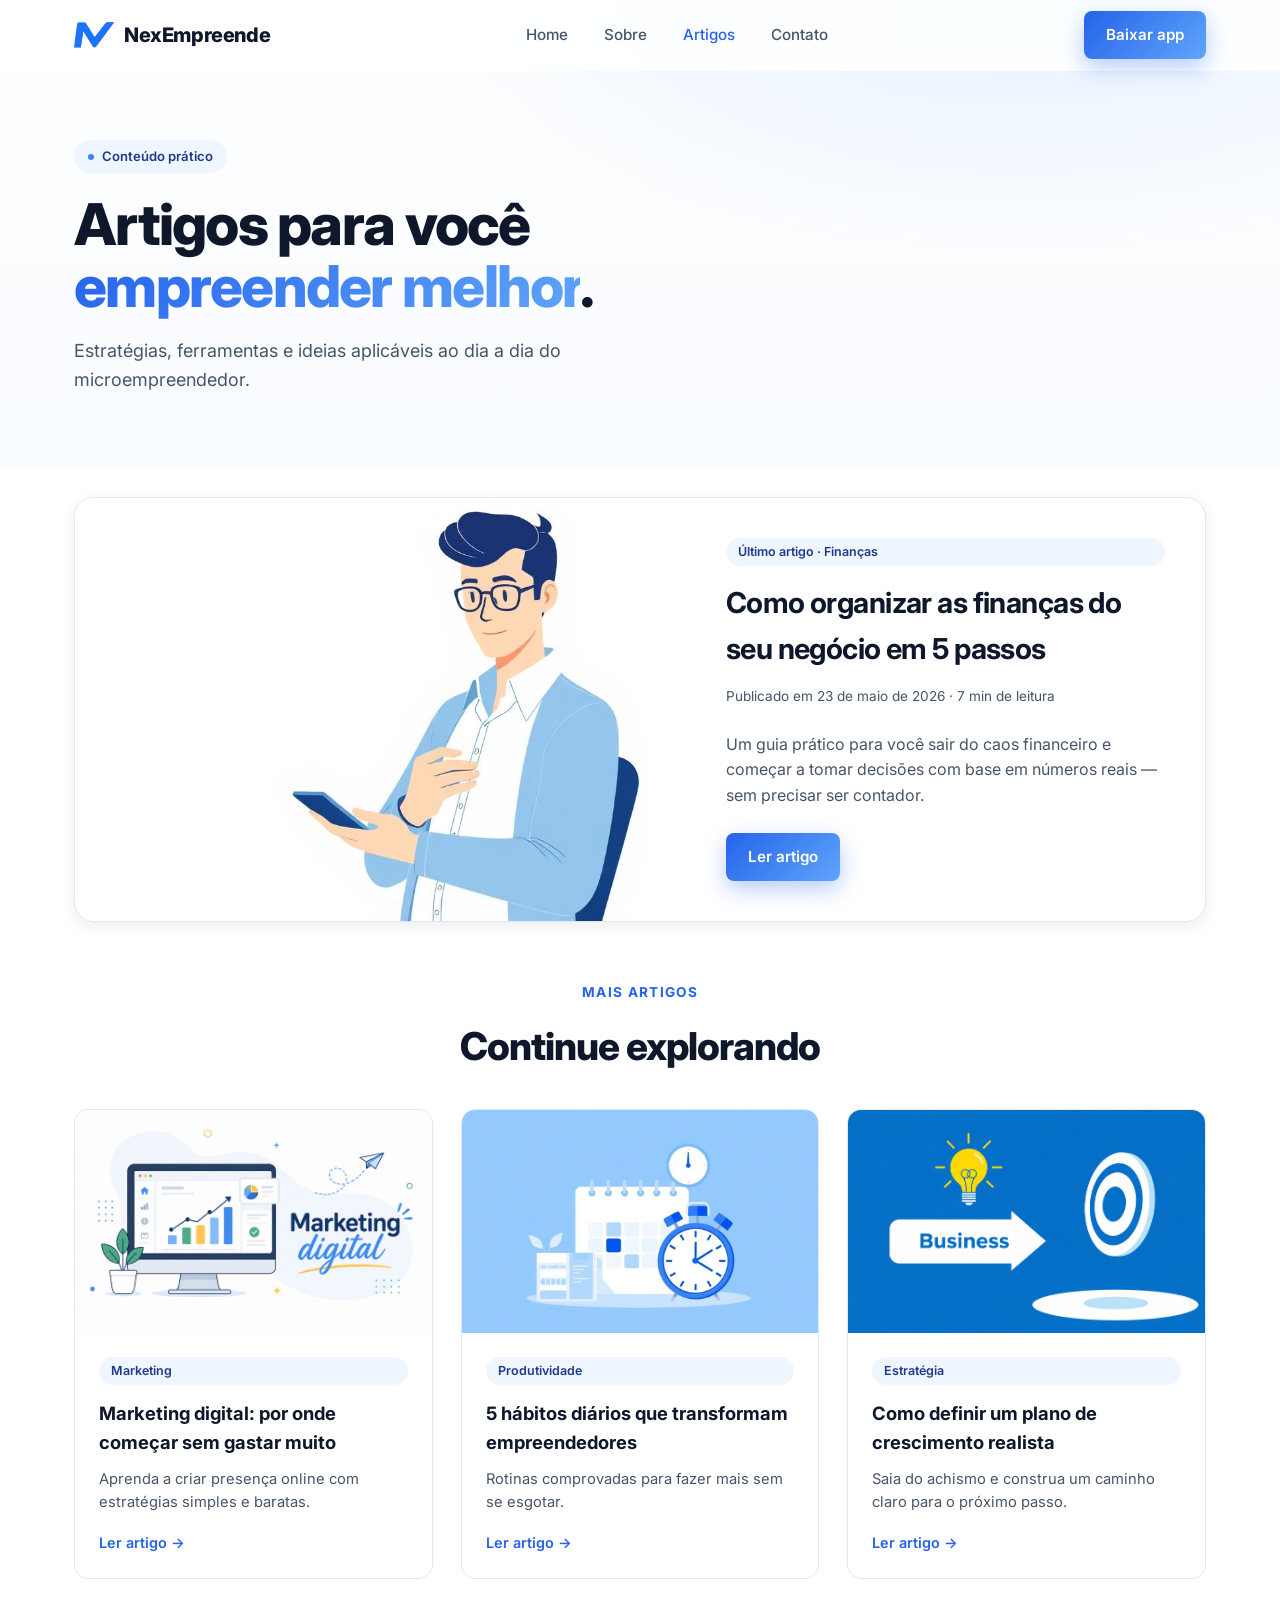
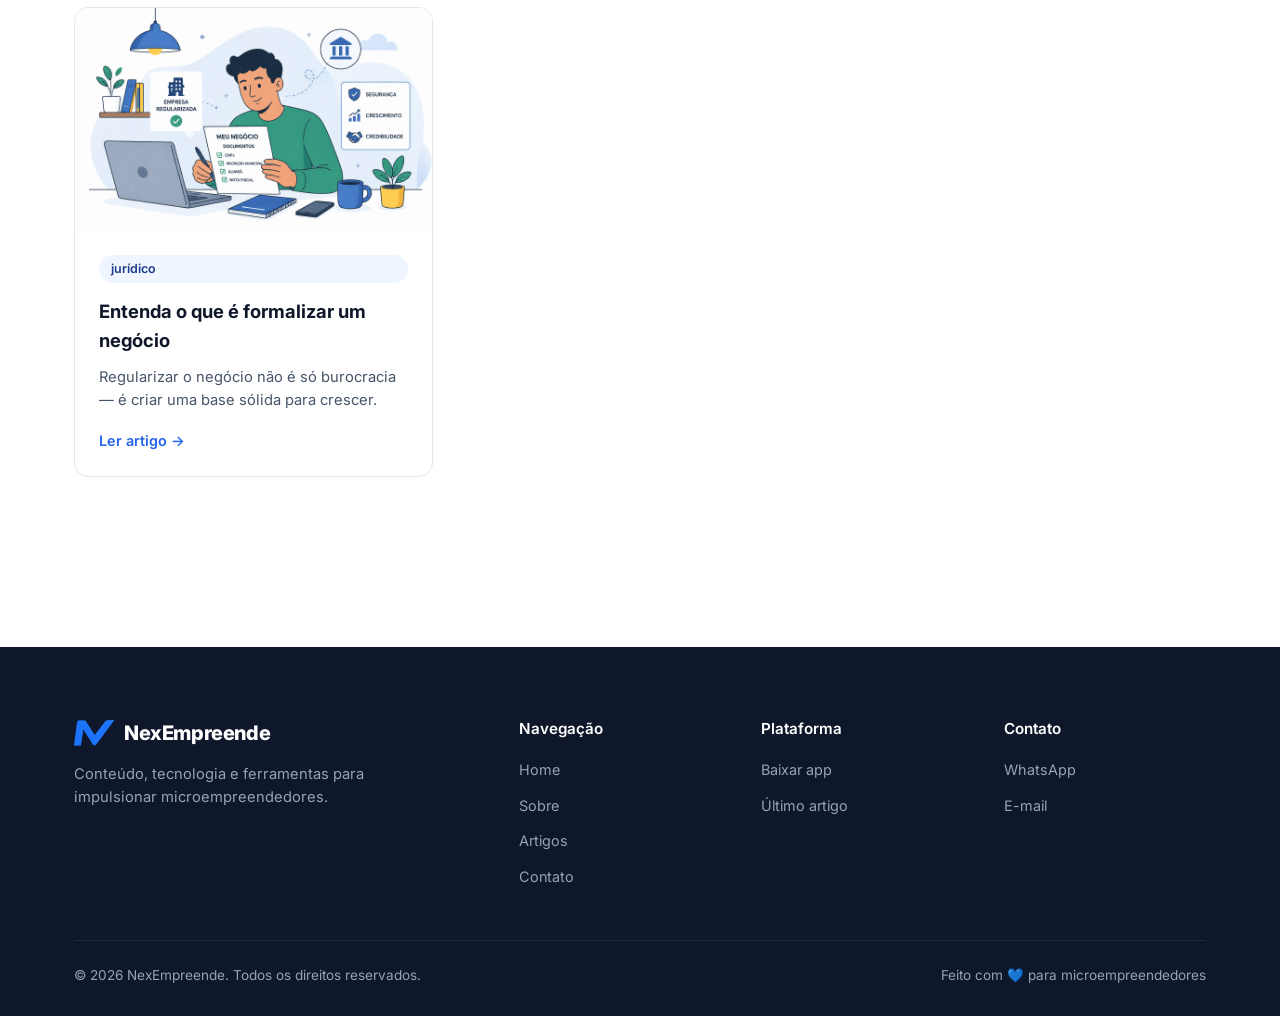
==== artigos.html @ b9f6a183 "initial commit" ====
<!DOCTYPE html>
<html lang="pt-BR">
<head>
  <meta charset="UTF-8" />
  <meta name="viewport" content="width=device-width, initial-scale=1.0" />
  <title>Artigos — NexEmpreende</title>
  <meta name="description" content="Conteúdo prático para microempreendedores: finanças, marketing, produtividade e gestão. Leia os artigos do NexEmpreende." />
  <meta property="og:title" content="Artigos NexEmpreende" />
  <meta property="og:description" content="Educação empreendedora prática para o seu negócio crescer." />
  <meta property="og:type" content="website" />
  <meta property="og:image" content="images/article-1.jpg" />
  <link rel="icon" type="image/png" href="images/favicon.png" />
  <link rel="preconnect" href="https://fonts.googleapis.com" />
  <link rel="preconnect" href="https://fonts.gstatic.com" crossorigin />
  <link href="https://fonts.googleapis.com/css2?family=Inter:wght@400;500;600;700;800&display=swap" rel="stylesheet" />
  <link rel="stylesheet" href="css/style.css" />
</head>
<body>

  <header class="navbar">
    <div class="container nav-inner">
      <a href="index.html" class="logo">
        <img
          src="./images/logo.png"
          width="40px"
          height="auto"
        />
        NexEmpreende</a>
      <nav>
        <ul class="nav-links">
          <li><a href="index.html">Home</a></li>
          <li><a href="sobre.html">Sobre</a></li>
          <li><a href="artigos.html" class="active">Artigos</a></li>
          <li><a href="contato.html">Contato</a></li>
        </ul>
      </nav>
      <div class="nav-cta"><a href="index.html#download" class="btn btn-primary">Baixar app</a></div>
      <button class="menu-toggle" aria-label="Abrir menu"><span></span><span></span><span></span></button>
    </div>
  </header>

  <section class="hero" style="padding:140px 0 40px">
    <div class="container">
      <div style="max-width:760px">
        <span class="hero-eyebrow">Conteúdo prático</span>
        <h1>Artigos para você <span class="accent">empreender melhor</span>.</h1>
        <p class="lead">Estratégias, ferramentas e ideias aplicáveis ao dia a dia do microempreendedor.</p>
      </div>
    </div>
  </section>

  <section style="padding-top:30px">
    <div class="container">

      <!-- Último artigo em destaque -->
      <div class="featured-article reveal">
        <div class="featured-article-img">
          <img src="images/article-1.jpg" alt="Como organizar as finanças do seu negócio" />
        </div>
        <div class="featured-article-body">
          <span class="tag">Último artigo · Finanças</span>
          <h2>Como organizar as finanças do seu negócio em 5 passos</h2>
          <p class="meta">Publicado em 23 de maio de 2026 · 7 min de leitura</p>
          <p>Um guia prático para você sair do caos financeiro e começar a tomar decisões com base em números reais — sem precisar ser contador.</p>
          <div><a href="articles/financas-em-5-passos.html" class="btn btn-primary">Ler artigo</a></div>
        </div>
      </div>

      <div class="section-head reveal" style="margin-bottom:32px">
        <div class="section-eyebrow">Mais artigos</div>
        <h2>Continue explorando</h2>
      </div>

      <div class="articles-grid">
        <article class="article-card reveal">
          <div class="article-card-img"><img src="images/article-2.png" alt="Marketing digital para microempreendedores" /></div>
          <div class="article-card-body">
            <span class="tag">Marketing</span>
            <h3>Marketing digital: por onde começar sem gastar muito</h3>
            <p>Aprenda a criar presença online com estratégias simples e baratas.</p>
            <a href="articles/marketing-digital.html" class="read-more">Ler artigo →</a>
          </div>
        </article>

        <article class="article-card reveal">
          <div class="article-card-img"><img src="images/article-3.jpg" alt="Produtividade para empreendedores" /></div>
          <div class="article-card-body">
            <span class="tag">Produtividade</span>
            <h3>5 hábitos diários que transformam empreendedores</h3>
            <p>Rotinas comprovadas para fazer mais sem se esgotar.</p>
            <a href="articles/produtividade.html" class="read-more">Ler artigo →</a>
          </div>
        </article>

        <article class="article-card reveal">
          <div class="article-card-img"><img src="images/article-4.png" alt="Estratégia de negócio" /></div>
          <div class="article-card-body">
            <span class="tag">Estratégia</span>
            <h3>Como definir um plano de crescimento realista</h3>
            <p>Saia do achismo e construa um caminho claro para o próximo passo.</p>
            <a href="articles/plano-de-crescimento.html" class="read-more">Ler artigo →</a>
          </div>
        </article>

        <article class="article-card reveal">
          <div class="article-card-img"><img src="images/legal1.png" alt="Regularizar negócio" /></div>
          <div class="article-card-body">
            <span class="tag">jurídico</span>
            <h3>Entenda o que é formalizar um negócio</h3>
            <p>Regularizar o negócio não é só burocracia — é criar uma base sólida para crescer.</p>
            <a href="articles/regularizacao.html" class="read-more">Ler artigo →</a>
          </div>
        </article>
      </div>
    </div>
  </section>

  <footer>
    <div class="container">
      <div class="footer-grid">
        <div class="footer-brand">
          <div class="logo">
            <img
              src="./images/logo.png"
              width="40px"
              height="auto"
            />
            NexEmpreende
          </div>
          <p>Conteúdo, tecnologia e ferramentas para impulsionar microempreendedores.</p>
        </div>
        <div class="footer-col"><h5>Navegação</h5><ul>
          <li><a href="index.html">Home</a></li><li><a href="sobre.html">Sobre</a></li>
          <li><a href="artigos.html">Artigos</a></li><li><a href="contato.html">Contato</a></li>
        </ul></div>
        <div class="footer-col"><h5>Plataforma</h5><ul>
          <li><a href="index.html#download">Baixar app</a></li>
          <li><a href="ultimo-artigo.html">Último artigo</a></li>
        </ul></div>
        <div class="footer-col"><h5>Contato</h5><ul>
          <li><a href="contato.html">WhatsApp</a></li><li><a href="contato.html">E-mail</a></li>
        </ul></div>
      </div>
      <div class="footer-bottom">
        <span>© <span id="year"></span> NexEmpreende. Todos os direitos reservados.</span>
        <span>Feito com 💙 para microempreendedores</span>
      </div>
    </div>
  </footer>
  <script src="js/main.js"></script>
</body>
</html>
---- css/style.css ----
/* ========================================
   NexEmpreende — Design System
   ======================================== */
:root {
  --blue-900: #0a1f44;
  --blue-700: #1e3a8a;
  --blue-600: #2563eb;
  --blue-500: #3b82f6;
  --blue-400: #60a5fa;
  --blue-50:  #eff6ff;
  --white:    #ffffff;
  --gray-50:  #f8fafc;
  --gray-100: #f1f5f9;
  --gray-200: #e2e8f0;
  --gray-400: #94a3b8;
  --gray-600: #475569;
  --gray-800: #1e293b;
  --gray-900: #0f172a;

  --gradient-primary: linear-gradient(135deg, var(--blue-600), var(--blue-400));
  --gradient-dark: linear-gradient(135deg, var(--blue-900), var(--blue-700));

  --shadow-sm: 0 1px 2px rgba(15, 23, 42, .06);
  --shadow-md: 0 4px 16px rgba(15, 23, 42, .08);
  --shadow-lg: 0 20px 50px rgba(37, 99, 235, .15);

  --radius-sm: 8px;
  --radius-md: 14px;
  --radius-lg: 20px;

  --container: 1180px;
  --font: 'Inter', -apple-system, BlinkMacSystemFont, 'Segoe UI', Roboto, sans-serif;
}

* { box-sizing: border-box; margin: 0; padding: 0; }
html { scroll-behavior: smooth; -webkit-text-size-adjust: 100%; }
body {
  font-family: var(--font);
  color: var(--gray-800);
  background: var(--white);
  line-height: 1.6;
  -webkit-font-smoothing: antialiased;
}
img { max-width: 100%; display: block; }
a { color: var(--blue-600); text-decoration: none; transition: color .2s ease; }
a:hover { color: var(--blue-700); }

.container { max-width: var(--container); margin: 0 auto; padding: 0 24px; }

/* ========== NAVBAR ========== */
.navbar {
  position: fixed; top: 0; left: 0; right: 0;
  background: rgba(255,255,255,.85);
  backdrop-filter: saturate(180%) blur(14px);
  -webkit-backdrop-filter: saturate(180%) blur(14px);
  border-bottom: 1px solid transparent;
  z-index: 100;
  transition: all .3s ease;
}
.navbar.scrolled {
  border-color: var(--gray-200);
  box-shadow: var(--shadow-sm);
}
.nav-inner {
  display: flex; align-items: center; justify-content: space-between;
  height: 70px;
}
.logo {
  display: flex; align-items: center; gap: 10px;
  font-weight: 800; font-size: 1.25rem; color: var(--gray-900);
  letter-spacing: -.02em;
}
.logo-mark {
  width: 36px; height: 36px; border-radius: 10px;
  background: var(--gradient-primary);
  display: grid; place-items: center;
  color: #fff; font-weight: 800; font-size: 1.1rem;
  box-shadow: 0 6px 16px rgba(37,99,235,.35);
}
.nav-links { display: flex; gap: 36px; list-style: none; align-items: center; }
.nav-links a {
  color: var(--gray-600); font-weight: 500; font-size: .95rem;
  position: relative;
}
.nav-links a:hover, .nav-links a.active { color: var(--blue-600); }
.nav-cta { display: flex; gap: 12px; align-items: center; }

.menu-toggle {
  display: none; background: none; border: 0; cursor: pointer;
  width: 40px; height: 40px;
}
.menu-toggle span {
  display: block; width: 22px; height: 2px; background: var(--gray-800);
  margin: 5px auto; transition: .3s;
}
.menu-toggle.active span:nth-child(1) { transform: translateY(7px) rotate(45deg); }
.menu-toggle.active span:nth-child(2) { opacity: 0; }
.menu-toggle.active span:nth-child(3) { transform: translateY(-7px) rotate(-45deg); }

/* ========== BUTTONS ========== */
.btn {
  display: inline-flex; align-items: center; justify-content: center; gap: 8px;
  padding: 12px 22px; border-radius: var(--radius-sm);
  font-weight: 600; font-size: .95rem; cursor: pointer;
  border: 0; transition: all .25s ease;
  white-space: nowrap;
}
.btn-primary {
  background: var(--gradient-primary); color: #fff;
  box-shadow: 0 8px 22px rgba(37,99,235,.32);
}
.btn-primary:hover { transform: translateY(-2px); box-shadow: 0 12px 28px rgba(37,99,235,.42); color:#fff; }
.btn-outline {
  background: transparent; color: var(--blue-600);
  border: 1.5px solid var(--blue-200, var(--blue-500));
}
.btn-outline:hover { background: var(--blue-50); }
.btn-ghost { background: var(--gray-100); color: var(--gray-800); }
.btn-ghost:hover { background: var(--gray-200); }
.btn-lg { padding: 16px 28px; font-size: 1rem; }

/* ========== HERO ========== */
.hero {
  padding: 140px 0 80px;
  background: radial-gradient(1100px 500px at 80% -10%, rgba(96,165,250,.18), transparent 60%),
              linear-gradient(180deg, #fff 0%, #f8fbff 100%);
  overflow: hidden;
}
.hero-grid {
  display: grid; grid-template-columns: 1.1fr .9fr; gap: 60px; align-items: center;
}
.hero-eyebrow {
  display: inline-flex; align-items: center; gap: 8px;
  background: var(--blue-50); color: var(--blue-700);
  padding: 6px 14px; border-radius: 999px;
  font-size: .82rem; font-weight: 600; margin-bottom: 20px;
}
.hero-eyebrow::before { content: ''; width: 6px; height: 6px; border-radius: 50%; background: var(--blue-500); }
.hero h1 {
  font-size: clamp(2.2rem, 4.5vw, 3.6rem); line-height: 1.08;
  font-weight: 800; letter-spacing: -.03em;
  color: var(--gray-900); margin-bottom: 20px;
}
.hero h1 .accent {
  background: var(--gradient-primary);
  -webkit-background-clip: text; background-clip: text; color: transparent;
}
.hero p.lead {
  font-size: 1.125rem; color: var(--gray-600); max-width: 540px; margin-bottom: 32px;
}
.hero-actions { display: flex; flex-wrap: wrap; gap: 14px; }
.hero-stats { display: flex; gap: 40px; margin-top: 48px; }
.hero-stats div strong { display: block; font-size: 1.6rem; color: var(--gray-900); font-weight: 800; }
.hero-stats div span { font-size: .85rem; color: var(--gray-600); }

.hero-visual {
  position: relative; border-radius: var(--radius-lg);
  overflow: hidden; box-shadow: var(--shadow-lg);
  aspect-ratio: 4/3;
}
.hero-visual img { width: 100%; height: 100%; object-fit: cover; }
.hero-visual::after {
  content: ''; position: absolute; inset: 0;
  background: linear-gradient(135deg, transparent 50%, rgba(37,99,235,.15));
}

/* ========== SECTIONS ========== */
section { padding: 90px 0; }
.section-head { text-align: center; max-width: 680px; margin: 0 auto 56px; }
.section-eyebrow {
  color: var(--blue-600); font-weight: 700; font-size: .85rem;
  text-transform: uppercase; letter-spacing: .1em; margin-bottom: 12px;
}
.section-head h2 {
  font-size: clamp(1.8rem, 3vw, 2.5rem); font-weight: 800;
  letter-spacing: -.025em; color: var(--gray-900); margin-bottom: 14px;
}
.section-head p { color: var(--gray-600); font-size: 1.05rem; }

/* ========== FEATURE GRID ========== */
.features {
  display: grid; grid-template-columns: repeat(3, 1fr); gap: 24px;
}
.feature {
  padding: 32px; border-radius: var(--radius-md);
  background: var(--white); border: 1px solid var(--gray-200);
  transition: all .3s ease;
}
.feature:hover {
  transform: translateY(-4px);
  border-color: var(--blue-400);
  box-shadow: var(--shadow-lg);
}
.feature-icon {
  width: 52px; height: 52px; border-radius: 12px;
  background: var(--blue-50); color: var(--blue-600);
  display: grid; place-items: center; margin-bottom: 18px;
  font-size: 1.5rem;
}
.feature h3 { font-size: 1.15rem; margin-bottom: 8px; color: var(--gray-900); font-weight: 700; }
.feature p { color: var(--gray-600); font-size: .95rem; }

/* ========== ALT SECTION ========== */
.section-alt { background: var(--gray-50); }

/* ========== STEPS ========== */
.steps { display: grid; grid-template-columns: repeat(4, 1fr); gap: 24px; }
.step {
  background: #fff; padding: 28px; border-radius: var(--radius-md);
  border: 1px solid var(--gray-200);
  position: relative;
}
.step-num {
  width: 36px; height: 36px; border-radius: 10px;
  background: var(--gradient-primary); color: #fff;
  display: grid; place-items: center; font-weight: 800;
  margin-bottom: 16px;
}
.step h4 { font-size: 1.05rem; margin-bottom: 6px; color: var(--gray-900); }
.step p { font-size: .9rem; color: var(--gray-600); }

/* ========== CTA ========== */
.cta-band {
  background: var(--gradient-dark);
  border-radius: var(--radius-lg);
  padding: 64px 48px;
  text-align: center; color: #fff;
  position: relative; overflow: hidden;
}
.cta-band::before {
  content: ''; position: absolute; inset: 0;
  background: radial-gradient(600px 200px at 20% 0%, rgba(96,165,250,.3), transparent);
}
.cta-band > * { position: relative; }
.cta-band h2 { font-size: clamp(1.6rem, 3vw, 2.2rem); margin-bottom: 14px; font-weight: 800; letter-spacing: -.02em; }
.cta-band p { color: rgba(255,255,255,.8); margin-bottom: 28px; font-size: 1.05rem; }
.cta-band .btn-primary { background: #fff; color: var(--blue-700); box-shadow: 0 12px 30px rgba(0,0,0,.2); }
.cta-band .btn-primary:hover { color: var(--blue-800, var(--blue-900)); }
.cta-band .btn-outline { color: #fff; border-color: rgba(255,255,255,.4); }
.cta-band .btn-outline:hover { background: rgba(255,255,255,.1); }

/* ========== ARTICLES ========== */
.featured-article {
  display: grid; grid-template-columns: 1.1fr 1fr; gap: 40px;
  background: #fff; border-radius: var(--radius-lg);
  overflow: hidden; box-shadow: var(--shadow-md);
  border: 1px solid var(--gray-200);
  margin-bottom: 60px;
}
.featured-article-img { background: var(--gray-100); min-height: 320px; }
.featured-article-img img { width: 100%; height: 100%; object-fit: cover; }
.featured-article-body { padding: 40px; display: flex; flex-direction: column; justify-content: center; }
.tag {
  display: inline-block; background: var(--blue-50); color: var(--blue-700);
  padding: 4px 12px; border-radius: 999px; font-size: .78rem; font-weight: 600;
  margin-bottom: 14px;
}
.featured-article-body h2 {
  font-size: 1.8rem; margin-bottom: 14px; letter-spacing: -.02em; color: var(--gray-900);
}
.featured-article-body p { color: var(--gray-600); margin-bottom: 24px; }
.meta { color: var(--gray-400); font-size: .85rem; margin-bottom: 18px; }

.articles-grid {
  display: grid; grid-template-columns: repeat(3, 1fr); gap: 28px;
}
.article-card {
  background: #fff; border-radius: var(--radius-md);
  overflow: hidden; border: 1px solid var(--gray-200);
  transition: all .3s ease;
  display: flex; flex-direction: column;
}
.article-card:hover {
  transform: translateY(-4px); box-shadow: var(--shadow-lg); border-color: var(--blue-400);
}
.article-card-img { aspect-ratio: 16/10; background: var(--gray-100); overflow: hidden; }
.article-card-img img { width: 100%; height: 100%; object-fit: cover; transition: transform .5s ease; }
.article-card:hover .article-card-img img { transform: scale(1.05); }
.article-card-body { padding: 24px; flex: 1; display: flex; flex-direction: column; }
.article-card h3 { font-size: 1.15rem; margin-bottom: 10px; color: var(--gray-900); }
.article-card p { color: var(--gray-600); font-size: .92rem; flex: 1; margin-bottom: 16px; }
.article-card a.read-more { font-weight: 600; font-size: .9rem; }

/* ========== ARTICLE PAGE ========== */
.article-hero {
  padding: 130px 0 40px;
  background: linear-gradient(180deg, #f8fbff, #fff);
}
.article-wrap { max-width: 760px; margin: 0 auto; padding: 0 24px; }
.article-hero .tag { margin-bottom: 18px; }
.article-hero h1 {
  font-size: clamp(1.9rem, 4vw, 3rem); font-weight: 800;
  letter-spacing: -.03em; line-height: 1.15; color: var(--gray-900);
  margin-bottom: 18px;
}
.article-hero .meta { font-size: .9rem; }
.article-cover {
  max-width: 960px; margin: 30px auto;
  border-radius: var(--radius-lg); overflow: hidden;
  box-shadow: var(--shadow-lg);
}
.article-cover img { width: 100%; aspect-ratio: 16/9; object-fit: cover; }
.article-body { padding: 40px 0 80px; }
.article-body h2 {
  font-size: 1.6rem; margin: 36px 0 14px; color: var(--gray-900);
  letter-spacing: -.015em; font-weight: 700;
}
.article-body h3 { font-size: 1.25rem; margin: 28px 0 12px; color: var(--gray-900); font-weight: 700; }
.article-body p { color: var(--gray-700, #334155); margin-bottom: 18px; font-size: 1.05rem; line-height: 1.75; }
.article-body ul, .article-body ol { margin: 0 0 20px 22px; }
.article-body li { margin-bottom: 8px; color: var(--gray-700, #334155); }
.article-body blockquote {
  border-left: 4px solid var(--blue-500);
  background: var(--blue-50); padding: 18px 22px;
  margin: 28px 0; border-radius: 0 12px 12px 0;
  color: var(--blue-900); font-style: italic;
}
.back-link {
  display: inline-flex; align-items: center; gap: 8px;
  margin-bottom: 20px; font-weight: 600; font-size: .9rem;
}

/* ========== ABOUT / CASE ========== */
.mvv { display: grid; grid-template-columns: repeat(3, 1fr); gap: 24px; }
.mvv-card {
  padding: 32px; background: #fff;
  border-radius: var(--radius-md); border: 1px solid var(--gray-200);
}
.mvv-card .feature-icon { background: var(--gradient-primary); color: #fff; }
.case-study {
  background: #fff; border-radius: var(--radius-lg); padding: 48px;
  border: 1px solid var(--gray-200); box-shadow: var(--shadow-md);
}
.case-study h3 { font-size: 1.5rem; margin-bottom: 14px; color: var(--gray-900); }
.case-study .quote {
  border-left: 4px solid var(--blue-500); padding-left: 18px;
  font-style: italic; color: var(--gray-600); margin: 24px 0;
}
.case-metrics { display: grid; grid-template-columns: repeat(3, 1fr); gap: 24px; margin-top: 28px; }
.case-metric { text-align: center; padding: 20px; background: var(--blue-50); border-radius: var(--radius-sm); }
.case-metric strong { display: block; font-size: 1.8rem; color: var(--blue-700); font-weight: 800; }
.case-metric span { font-size: .85rem; color: var(--gray-600); }

/* ========== CONTACT ========== */
.contact-grid { display: grid; grid-template-columns: 1fr 1fr; gap: 40px; align-items: start; }
.contact-card {
  background: #fff; padding: 36px; border-radius: var(--radius-md);
  border: 1px solid var(--gray-200);
}
.contact-item {
  display: flex; gap: 16px; padding: 18px 0;
  border-bottom: 1px solid var(--gray-200);
}
.contact-item:last-child { border-bottom: 0; }
.contact-item .feature-icon { width: 44px; height: 44px; font-size: 1.2rem; flex-shrink: 0; }
.contact-item h4 { font-size: 1rem; margin-bottom: 2px; color: var(--gray-900); }
.contact-item p, .contact-item a { color: var(--gray-600); font-size: .95rem; }
.whatsapp-cta {
  display: inline-flex; align-items: center; gap: 10px;
  background: #25d366; color: #fff; padding: 14px 24px;
  border-radius: var(--radius-sm); font-weight: 600;
  box-shadow: 0 8px 22px rgba(37,211,102,.35);
  transition: all .25s ease;
}
.whatsapp-cta:hover { color: #fff; transform: translateY(-2px); box-shadow: 0 12px 28px rgba(37,211,102,.45); }
.social { display: flex; gap: 12px; margin-top: 18px; }
.social a {
  width: 40px; height: 40px; border-radius: 10px; display: grid; place-items: center;
  background: var(--gray-100); color: var(--gray-600);
  transition: all .25s ease;
}
.social a:hover { background: var(--blue-600); color: #fff; transform: translateY(-2px); }

/* ========== FOOTER ========== */
footer {
  background: var(--gray-900); color: var(--gray-400);
  padding: 70px 0 30px; margin-top: 80px;
}
.footer-grid {
  display: grid; grid-template-columns: 2fr 1fr 1fr 1fr; gap: 40px; margin-bottom: 40px;
}
.footer-brand .logo { color: #fff; margin-bottom: 14px; }
.footer-brand p { color: var(--gray-400); font-size: .92rem; max-width: 320px; }
.footer-col h5 { color: #fff; font-size: .95rem; margin-bottom: 16px; font-weight: 600; }
.footer-col ul { list-style: none; }
.footer-col li { margin-bottom: 10px; }
.footer-col a { color: var(--gray-400); font-size: .9rem; }
.footer-col a:hover { color: #fff; }
.footer-bottom {
  border-top: 1px solid #1e293b; padding-top: 24px;
  display: flex; justify-content: space-between; align-items: center; flex-wrap: wrap; gap: 12px;
  font-size: .85rem;
}

/* ========== ANIMATIONS ========== */
.reveal { opacity: 0; transform: translateY(24px); transition: all .7s ease; }
.reveal.visible { opacity: 1; transform: none; }

/* ========== RESPONSIVE ========== */
@media (max-width: 960px) {
  .hero-grid { grid-template-columns: 1fr; gap: 40px; }
  .features, .articles-grid, .mvv { grid-template-columns: repeat(2, 1fr); }
  .steps { grid-template-columns: repeat(2, 1fr); }
  .featured-article { grid-template-columns: 1fr; }
  .featured-article-img { min-height: 240px; }
  .contact-grid { grid-template-columns: 1fr; }
  .footer-grid { grid-template-columns: 1fr 1fr; }
}
@media (max-width: 640px) {
  .nav-links {
    position: fixed; top: 70px; left: 0; right: 0;
    background: #fff; flex-direction: column; padding: 24px;
    gap: 18px; border-bottom: 1px solid var(--gray-200);
    transform: translateY(-130%); transition: transform .35s ease;
    box-shadow: var(--shadow-md);
  }
  .nav-links.open { transform: translateY(0); }
  .nav-cta { display: none; }
  .menu-toggle { display: block; }
  .features, .articles-grid, .mvv, .steps, .footer-grid, .case-metrics { grid-template-columns: 1fr; }
  .hero { padding: 110px 0 60px; }
  .hero-stats { gap: 24px; flex-wrap: wrap; }
  .case-study, .cta-band { padding: 32px 24px; }
  .featured-article-body { padding: 28px; }
  section { padding: 60px 0; }
}
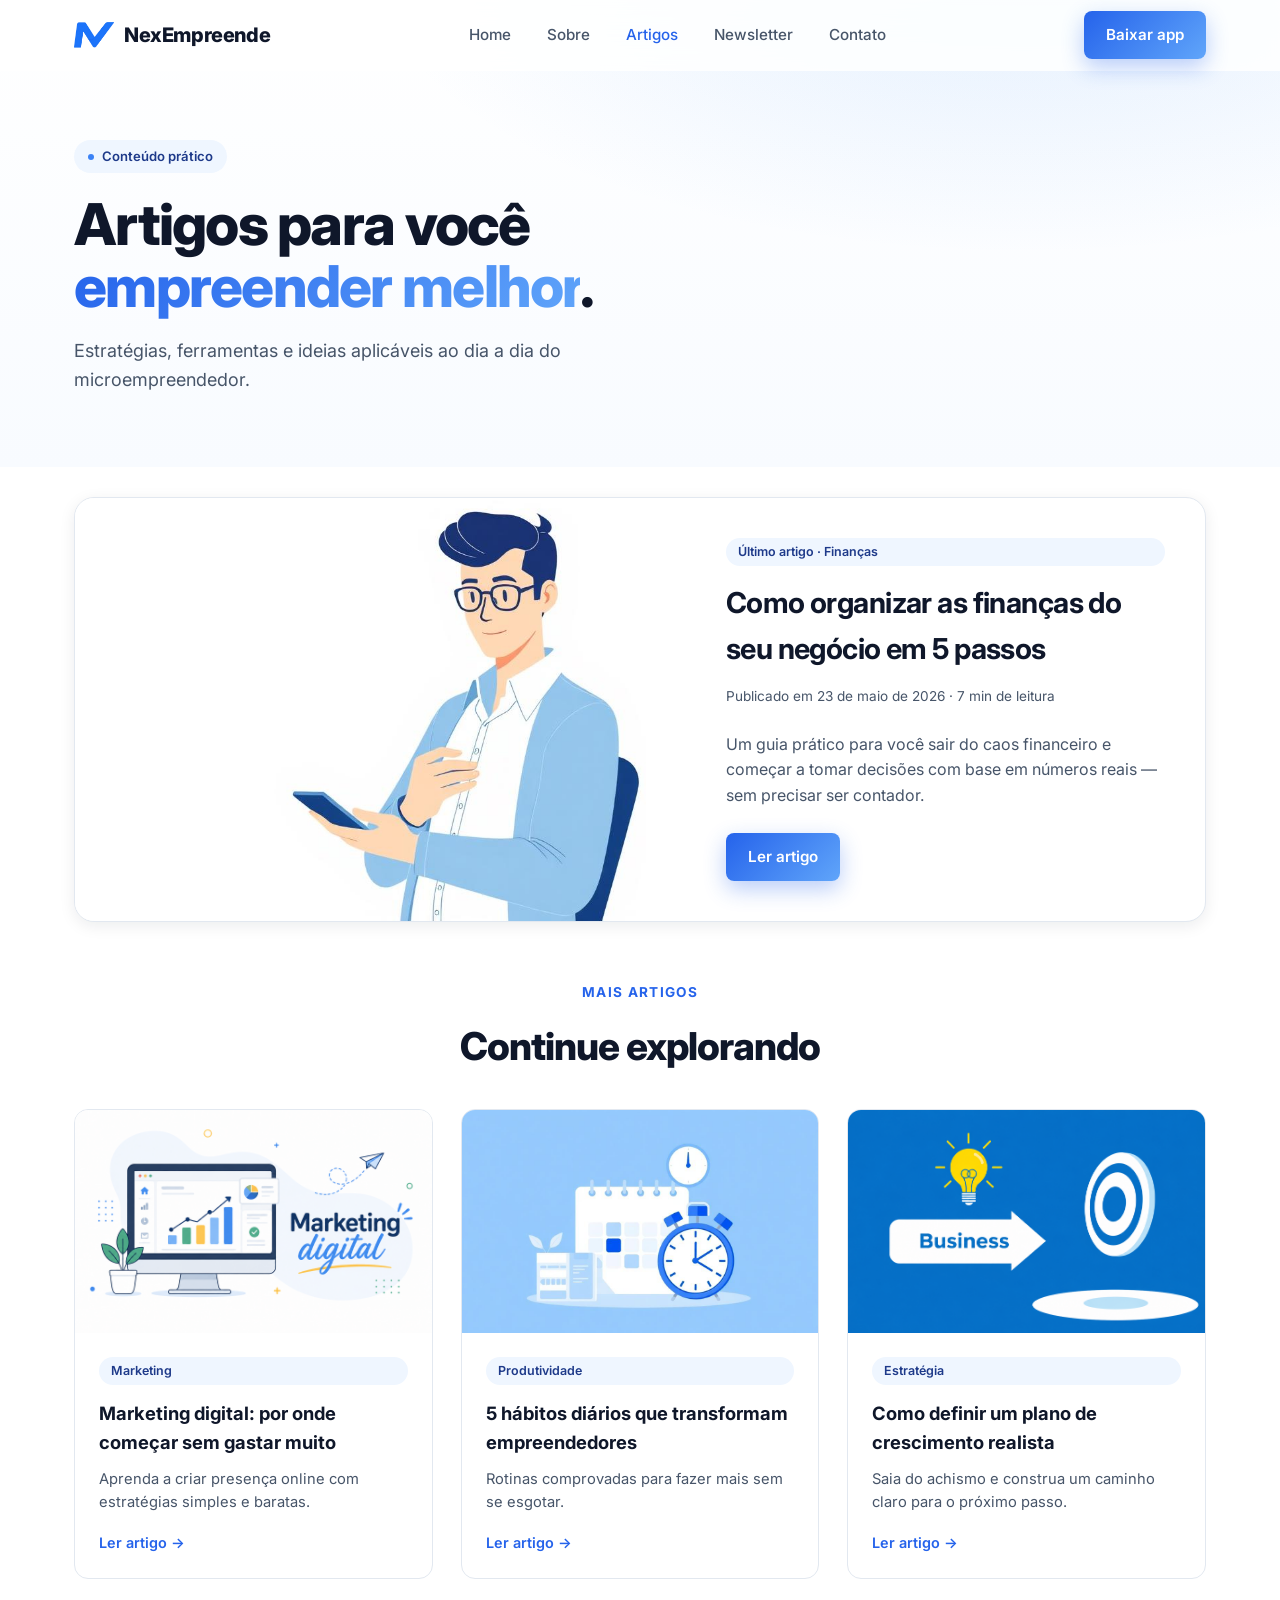
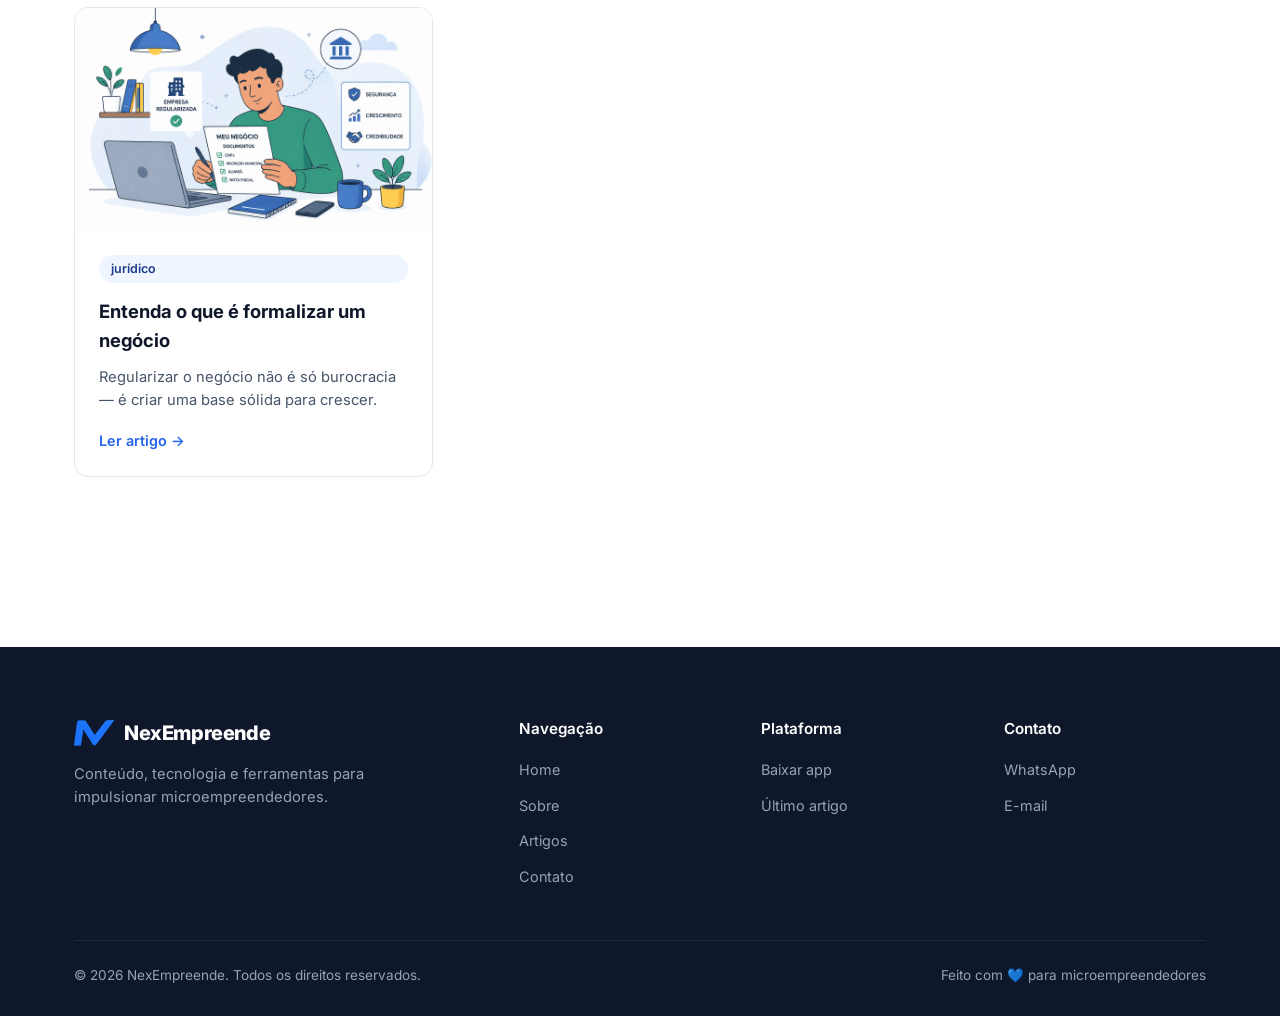
==== commit a8c92467: "Create newsletter page" ====
--- a/artigos.html
+++ b/artigos.html
@@ -31,6 +31,7 @@
           <li><a href="index.html">Home</a></li>
           <li><a href="sobre.html">Sobre</a></li>
           <li><a href="artigos.html" class="active">Artigos</a></li>
+          <li><a href="newsletter.html">Newsletter</a></li>
           <li><a href="contato.html">Contato</a></li>
         </ul>
       </nav>
--- a/css/style.css
+++ b/css/style.css
@@ -424,3 +424,69 @@
   .featured-article-body { padding: 28px; }
   section { padding: 60px 0; }
 }
+
+/* ========== NEWSLETTER PAGE ========== */
+.newsletter-hero-grid {
+  display: grid;
+  grid-template-columns: 1.1fr .9fr;
+  gap: 56px;
+  align-items: center;
+}
+.newsletter-bullets {
+  list-style: none; padding: 0; margin: 24px 0 16px;
+  display: grid; gap: 12px;
+}
+.newsletter-bullets li {
+  font-size: 1rem; color: var(--gray-700);
+  padding-left: 4px;
+}
+.newsletter-trust {
+  font-size: .9rem; color: var(--gray-500);
+  margin-top: 8px;
+}
+.newsletter-card {
+  background: #fff;
+  border: 1px solid var(--gray-200);
+  border-radius: 20px;
+  padding: 36px 32px;
+  box-shadow: 0 20px 60px -20px rgba(15, 23, 42, .18);
+  position: relative;
+  overflow: hidden;
+}
+.newsletter-card::before {
+  content: "";
+  position: absolute; inset: 0 0 auto 0; height: 5px;
+  background: linear-gradient(90deg, var(--blue-600), #6366f1);
+}
+.newsletter-card h2 { margin: 0 0 6px; font-size: 1.5rem; }
+.newsletter-card-sub { color: var(--gray-600); margin: 0 0 22px; font-size: .95rem; }
+.newsletter-form { display: grid; gap: 8px; }
+.newsletter-form label {
+  font-size: .85rem; font-weight: 600; color: var(--gray-700);
+  margin-top: 8px;
+}
+.newsletter-form label .req { color: #e11d48; }
+.newsletter-form input {
+  width: 100%; padding: 13px 14px;
+  border: 1px solid var(--gray-200); border-radius: 10px;
+  font: inherit; background: var(--gray-50);
+  transition: border-color .2s, box-shadow .2s, background .2s;
+}
+.newsletter-form input:focus {
+  outline: none; background: #fff;
+  border-color: var(--blue-600);
+  box-shadow: 0 0 0 4px rgba(37, 99, 235, .12);
+}
+.btn-full { width: 100%; margin-top: 18px; }
+.newsletter-form-msg {
+  font-size: .9rem; margin: 12px 0 0; min-height: 1.2em;
+}
+.newsletter-form-msg.success { color: #047857; }
+.newsletter-form-msg.error   { color: #b91c1c; }
+.newsletter-legal {
+  font-size: .78rem; color: var(--gray-500);
+  margin: 14px 0 0; text-align: center;
+}
+@media (max-width: 900px) {
+  .newsletter-hero-grid { grid-template-columns: 1fr; gap: 36px; }
+}
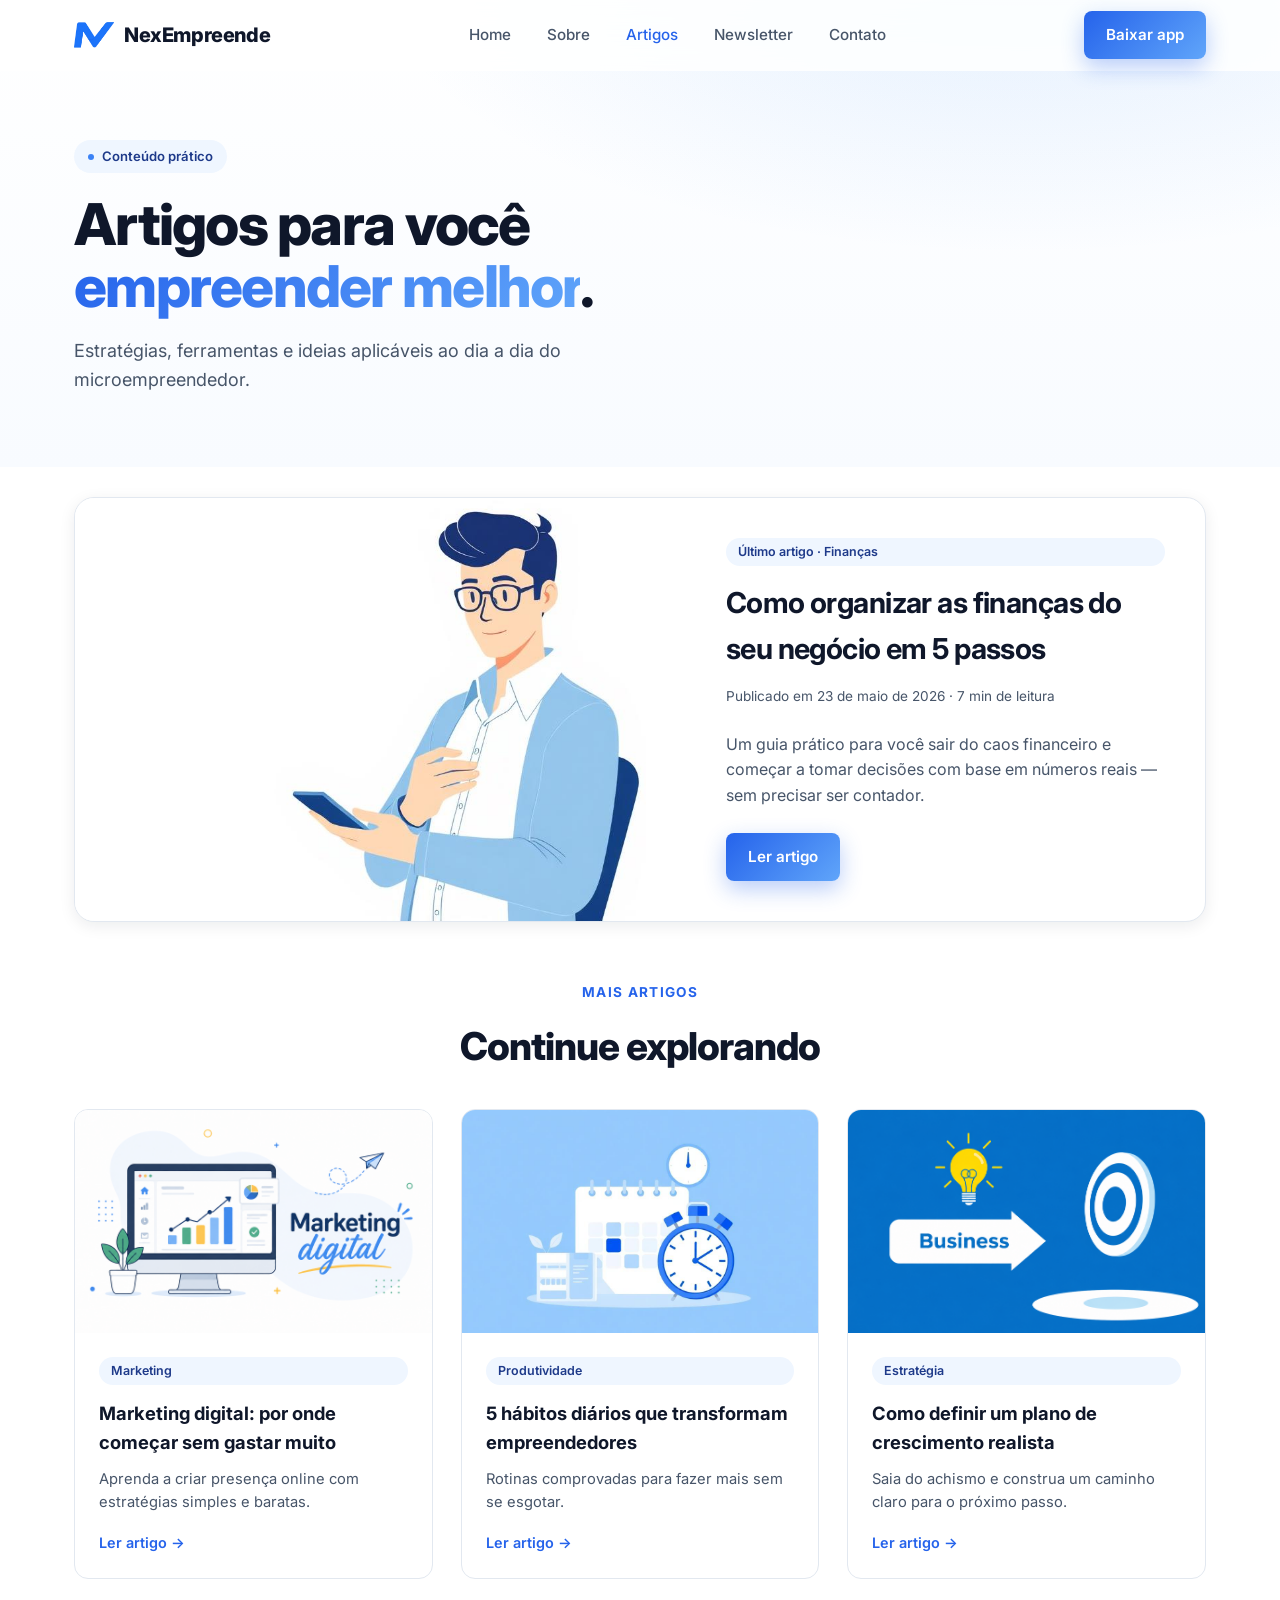
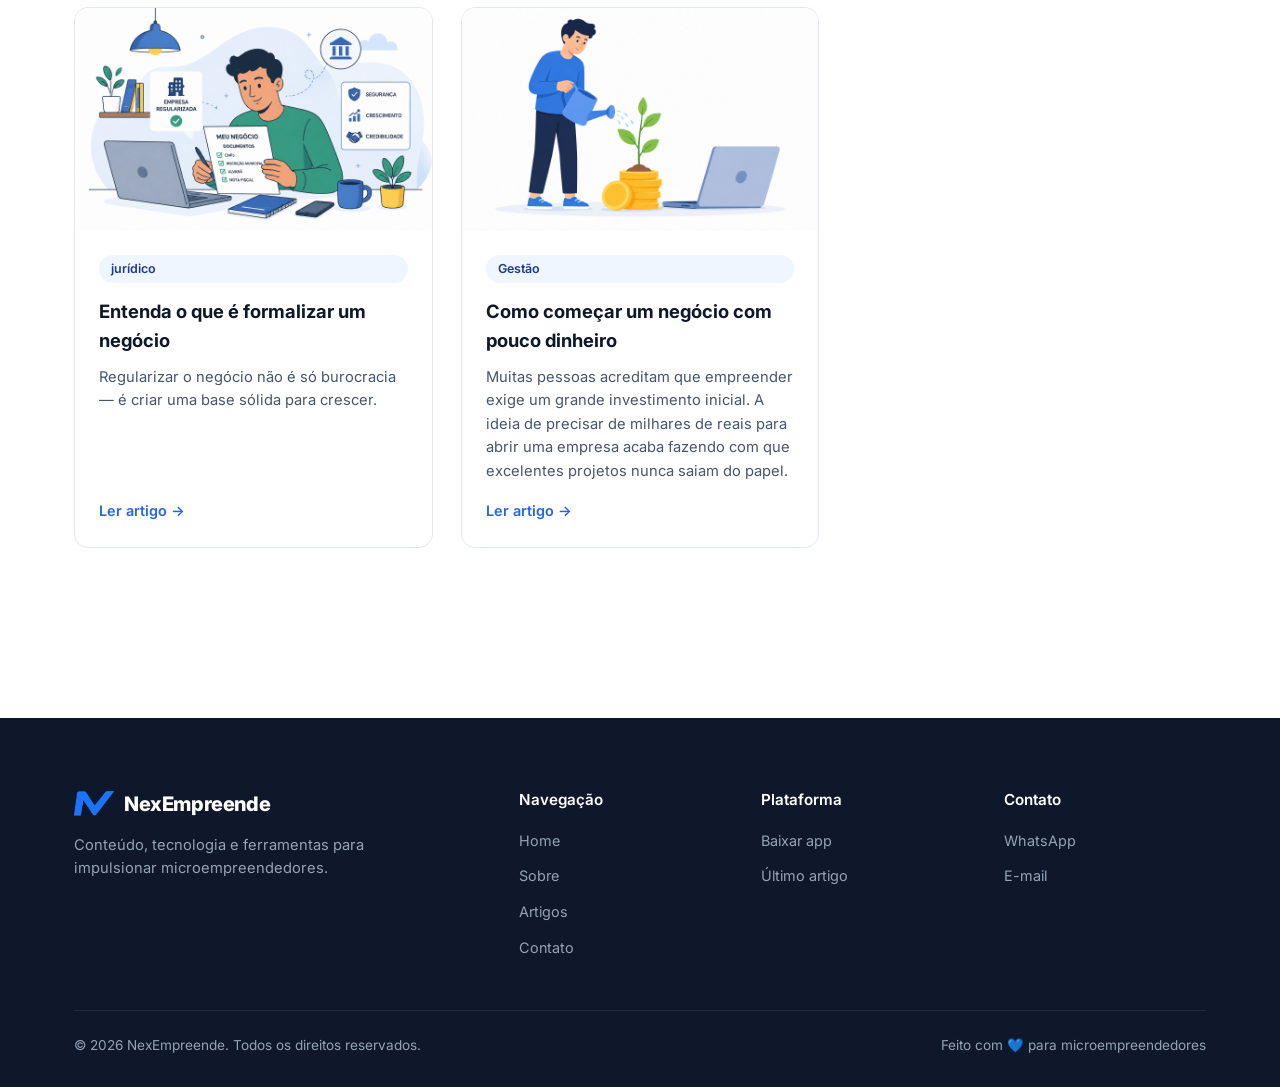
==== commit 5043cb38: "Create article 5" ====
--- a/artigos.html
+++ b/artigos.html
@@ -112,6 +112,16 @@
             <a href="articles/regularizacao.html" class="read-more">Ler artigo →</a>
           </div>
         </article>
+
+        <article class="article-card reveal">
+          <div class="article-card-img"><img src="images/article-5.png" alt="Como começar um negócio" /></div>
+          <div class="article-card-body">
+            <span class="tag">Gestão</span>
+            <h3>Como começar um negócio com pouco dinheiro</h3>
+            <p>Muitas pessoas acreditam que empreender exige um grande investimento inicial. A ideia de precisar de milhares de reais para abrir uma empresa acaba fazendo com que excelentes projetos nunca saiam do papel.</p>
+            <a href="articles/como-comecar-negocio.html" class="read-more">Ler artigo →</a>
+          </div>
+        </article>
       </div>
     </div>
   </section>
--- a/css/style.css
+++ b/css/style.css
@@ -1,5 +1,5 @@
 /* ========================================
-   NexEmpreende — Design System
+   NexEmpreende — Design System oimo
    ======================================== */
 :root {
   --blue-900: #0a1f44;
